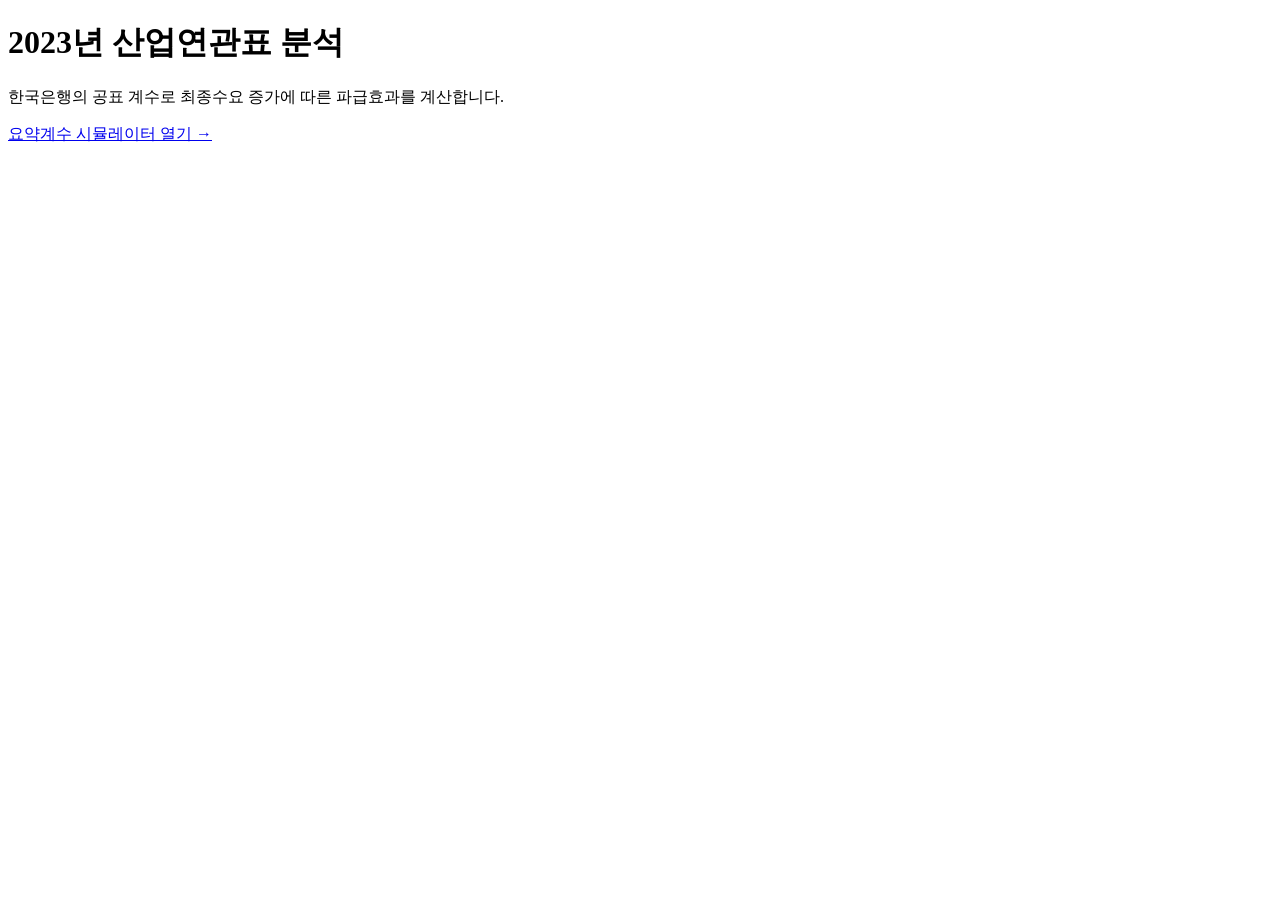
==== summary.html @ 1de2645e "Create summary.html" ====
<!doctype html>
<html lang="ko">
<head>
  <meta charset="utf-8">
  <meta name="viewport" content="width=device-width, initial-scale=1">
  <title>2023년 산업연관표 분석</title>
</head>
<body>
  <h1>2023년 산업연관표 분석</h1>
  <p>한국은행의 공표 계수로 최종수요 증가에 따른 파급효과를 계산합니다.</p>
  <p><a href="./summary.html">요약계수 시뮬레이터 열기 →</a></p>
</body>
</html>
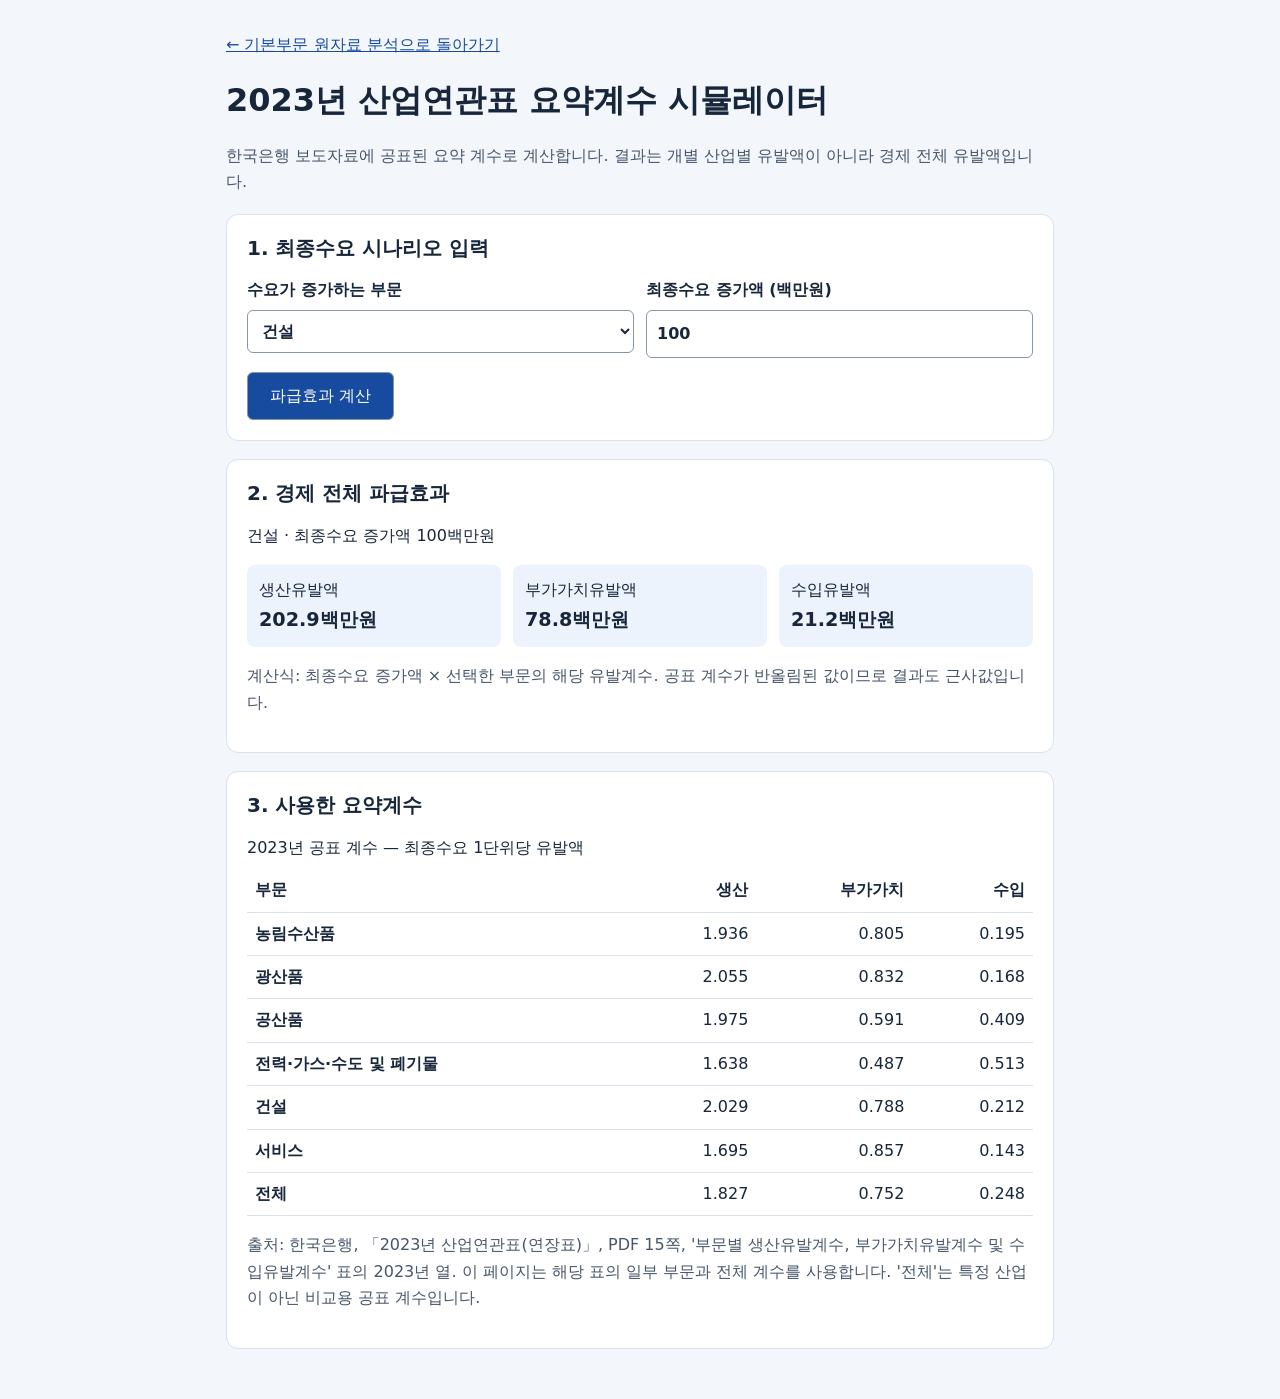
==== commit fc954f45: "Update summary.html" ====
--- a/summary.html
+++ b/summary.html
@@ -3,11 +3,182 @@
 <head>
   <meta charset="utf-8">
   <meta name="viewport" content="width=device-width, initial-scale=1">
-  <title>2023년 산업연관표 분석</title>
+  <title>2023 산업연관표 | 요약계수 시뮬레이터</title>
+  <style>
+    * { box-sizing: border-box; }
+    body {
+      margin: 0; background: #f3f6fb; color: #17263a;
+      font: 16px/1.65 system-ui, sans-serif;
+    }
+    main { max-width: 860px; margin: auto; padding: 32px 16px; }
+    a { color: #174b9f; }
+    section {
+      margin: 18px 0; padding: 20px; background: white;
+      border: 1px solid #d8e1ee; border-radius: 12px;
+    }
+    h1, h2 { line-height: 1.3; }
+    h2 { margin-top: 0; font-size: 1.25rem; }
+    .note { color: #47566a; }
+    .form-grid, .results {
+      display: grid; grid-template-columns: repeat(auto-fit, minmax(160px, 1fr));
+      gap: 12px;
+    }
+    label { display: block; font-weight: 700; }
+    select, input, button {
+      width: 100%; padding: 10px; margin-top: 6px; border-radius: 6px;
+      border: 1px solid #8795a8; font: inherit;
+    }
+    select, input { background: white; color: #17263a; }
+    button {
+      width: auto; margin-top: 14px; padding-inline: 22px;
+      background: #174b9f; color: white; cursor: pointer;
+    }
+    .result { padding: 12px; background: #edf3fd; border-radius: 8px; }
+    .result strong { display: block; font-size: 1.2rem; overflow-wrap: anywhere; }
+    .scroll { overflow-x: auto; }
+    table { width: 100%; border-collapse: collapse; }
+    caption { text-align: left; margin-bottom: 8px; }
+    th, td { padding: 8px; border-bottom: 1px solid #d8e1ee; text-align: right; }
+    th:first-child { text-align: left; }
+    #error { color: #9c2020; }
+  </style>
 </head>
 <body>
-  <h1>2023년 산업연관표 분석</h1>
-  <p>한국은행의 공표 계수로 최종수요 증가에 따른 파급효과를 계산합니다.</p>
-  <p><a href="./summary.html">요약계수 시뮬레이터 열기 →</a></p>
+<main>
+  <a href="./index.html">← 기본부문 원자료 분석으로 돌아가기</a>
+  <h1>2023년 산업연관표 요약계수 시뮬레이터</h1>
+  <p class="note">
+    한국은행 보도자료에 공표된 요약 계수로 계산합니다.
+    결과는 개별 산업별 유발액이 아니라 경제 전체 유발액입니다.
+  </p>
+
+  <section>
+    <h2>1. 최종수요 시나리오 입력</h2>
+    <form id="scenario" novalidate>
+      <div class="form-grid">
+        <label for="sector">수요가 증가하는 부문
+          <select id="sector"></select>
+        </label>
+        <label for="amount">최종수요 증가액 (백만원)
+          <input id="amount" type="number" min="0" step="any" value="100">
+        </label>
+      </div>
+      <button type="submit">파급효과 계산</button>
+      <p id="error" role="alert" hidden></p>
+    </form>
+  </section>
+
+  <section id="output" aria-live="polite" hidden>
+    <h2>2. 경제 전체 파급효과</h2>
+    <p id="scenario-label"></p>
+    <div class="results">
+      <div class="result">생산유발액<strong id="production"></strong></div>
+      <div class="result">부가가치유발액<strong id="value-added"></strong></div>
+      <div class="result">수입유발액<strong id="imports"></strong></div>
+    </div>
+    <p class="note">
+      계산식: 최종수요 증가액 × 선택한 부문의 해당 유발계수.
+      공표 계수가 반올림된 값이므로 결과도 근사값입니다.
+    </p>
+  </section>
+
+  <section>
+    <h2>3. 사용한 요약계수</h2>
+    <div class="scroll">
+      <table>
+        <caption>2023년 공표 계수 — 최종수요 1단위당 유발액</caption>
+        <thead>
+          <tr>
+            <th scope="col">부문</th>
+            <th scope="col">생산</th>
+            <th scope="col">부가가치</th>
+            <th scope="col">수입</th>
+          </tr>
+        </thead>
+        <tbody id="coefficient-rows"></tbody>
+      </table>
+    </div>
+    <p class="note">
+      출처: 한국은행, 「2023년 산업연관표(연장표)」, PDF 15쪽,
+      '부문별 생산유발계수, 부가가치유발계수 및 수입유발계수' 표의 2023년 열.
+      이 페이지는 해당 표의 일부 부문과 전체 계수를 사용합니다.
+      '전체'는 특정 산업이 아닌 비교용 공표 계수입니다.
+    </p>
+  </section>
+</main>
+
+<script>
+  // 순서: 부문명, 생산유발계수, 부가가치유발계수, 수입유발계수
+  const coefficients = [
+    ['농림수산품', 1.936, 0.805, 0.195],
+    ['광산품', 2.055, 0.832, 0.168],
+    ['공산품', 1.975, 0.591, 0.409],
+    ['전력·가스·수도 및 폐기물', 1.638, 0.487, 0.513],
+    ['건설', 2.029, 0.788, 0.212],
+    ['서비스', 1.695, 0.857, 0.143],
+    ['전체', 1.827, 0.752, 0.248]
+  ];
+
+  const byId = (id) => document.getElementById(id);
+  const sector = byId('sector');
+  const amountInput = byId('amount');
+  const error = byId('error');
+  const output = byId('output');
+  const numberFormat = new Intl.NumberFormat('ko-KR', {
+    maximumFractionDigits: 3
+  });
+
+  coefficients.forEach(([name, production, valueAdded, imports], index) => {
+    sector.add(new Option(name === '전체' ? '전체 (비교용)' : name, index));
+
+    const row = document.createElement('tr');
+    const heading = document.createElement('th');
+    heading.scope = 'row';
+    heading.textContent = name;
+    row.appendChild(heading);
+
+    [production, valueAdded, imports].forEach((coefficient) => {
+      const cell = document.createElement('td');
+      cell.textContent = coefficient.toFixed(3);
+      row.appendChild(cell);
+    });
+
+    byId('coefficient-rows').appendChild(row);
+  });
+
+  function calculate() {
+    const amount = amountInput.valueAsNumber;
+    const [name, production, valueAdded, imports] =
+      coefficients[Number(sector.value)];
+    const results = [production, valueAdded, imports].map(
+      (coefficient) => amount * coefficient
+    );
+
+    if (!Number.isFinite(amount) || amount <= 0 ||
+        !results.every(Number.isFinite)) {
+      error.textContent = '계산 가능한 0보다 큰 금액을 백만원 단위로 입력하세요.';
+      error.hidden = false;
+      output.hidden = true;
+      return;
+    }
+
+    error.hidden = true;
+    byId('scenario-label').textContent =
+      `${name} · 최종수요 증가액 ${numberFormat.format(amount)}백만원`;
+
+    ['production', 'value-added', 'imports'].forEach((id, index) => {
+      byId(id).textContent = `${numberFormat.format(results[index])}백만원`;
+    });
+    output.hidden = false;
+  }
+
+  byId('scenario').addEventListener('submit', (event) => {
+    event.preventDefault();
+    calculate();
+  });
+
+  sector.value = '4'; // 첫 화면 예시: 건설 수요 100백만원 증가
+  calculate();
+</script>
 </body>
 </html>
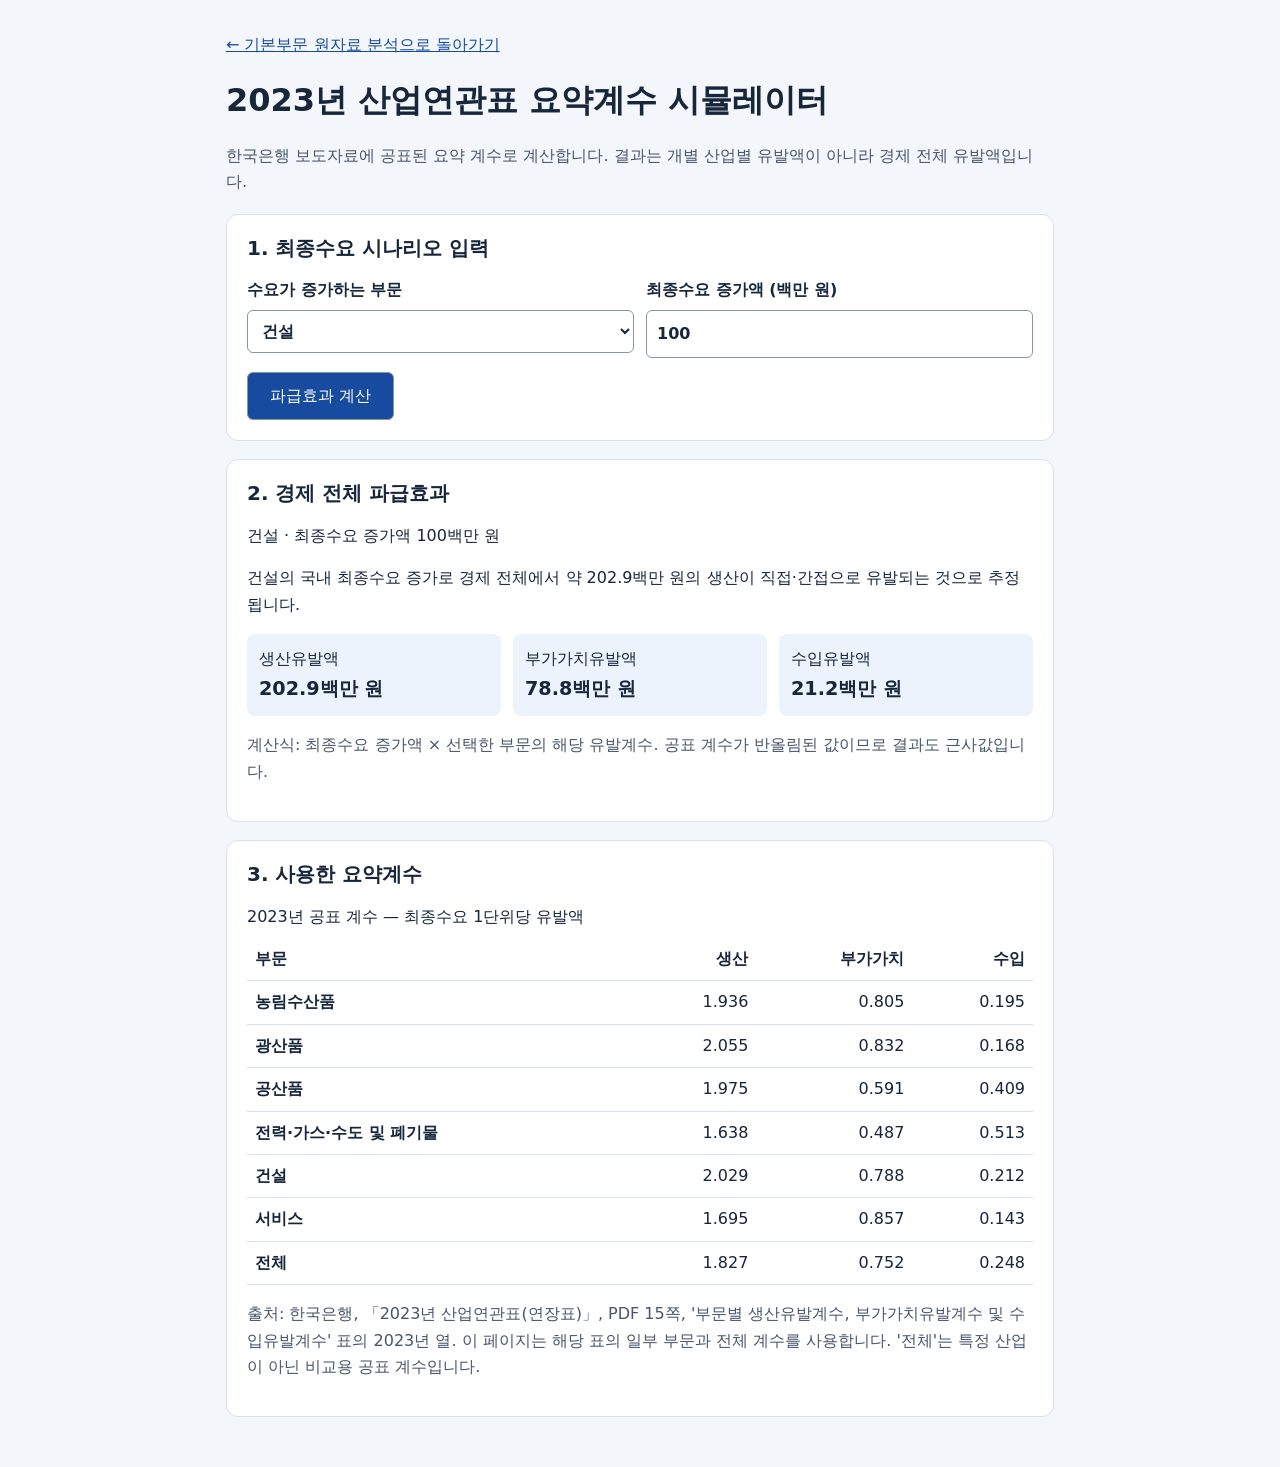
==== commit 9a4bdfe5: "Add files via upload" ====
--- a/summary.html
+++ b/summary.html
@@ -59,7 +59,7 @@
         <label for="sector">수요가 증가하는 부문
           <select id="sector"></select>
         </label>
-        <label for="amount">최종수요 증가액 (백만원)
+        <label for="amount">최종수요 증가액 (백만 원)
           <input id="amount" type="number" min="0" step="any" value="100">
         </label>
       </div>
@@ -70,7 +70,7 @@
 
   <section id="output" aria-live="polite" hidden>
     <h2>2. 경제 전체 파급효과</h2>
-    <p id="scenario-label"></p>
+    <p id="scenario-label"></p><p id="meaning"></p>
     <div class="results">
       <div class="result">생산유발액<strong id="production"></strong></div>
       <div class="result">부가가치유발액<strong id="value-added"></strong></div>
@@ -156,7 +156,7 @@
 
     if (!Number.isFinite(amount) || amount <= 0 ||
         !results.every(Number.isFinite)) {
-      error.textContent = '계산 가능한 0보다 큰 금액을 백만원 단위로 입력하세요.';
+      error.textContent = '계산 가능한 0보다 큰 금액을 백만 원 단위로 입력하세요.';
       error.hidden = false;
       output.hidden = true;
       return;
@@ -164,11 +164,12 @@
 
     error.hidden = true;
     byId('scenario-label').textContent =
-      `${name} · 최종수요 증가액 ${numberFormat.format(amount)}백만원`;
+      `${name} · 최종수요 증가액 ${numberFormat.format(amount)}백만 원`;
 
     ['production', 'value-added', 'imports'].forEach((id, index) => {
-      byId(id).textContent = `${numberFormat.format(results[index])}백만원`;
+      byId(id).textContent = `${numberFormat.format(results[index])}백만 원`;
     });
+    byId('meaning').textContent = `${name === '전체' ? '전체 공표 계수를 적용하면' : name + '의 국내 최종수요 증가로'} 경제 전체에서 약 ${numberFormat.format(results[0])}백만 원의 생산이 직접·간접으로 유발되는 것으로 추정됩니다.`;
     output.hidden = false;
   }
 
@@ -177,7 +178,7 @@
     calculate();
   });
 
-  sector.value = '4'; // 첫 화면 예시: 건설 수요 100백만원 증가
+  sector.value = '4'; // 첫 화면 예시: 건설 수요 100백만 원 증가
   calculate();
 </script>
 </body>
